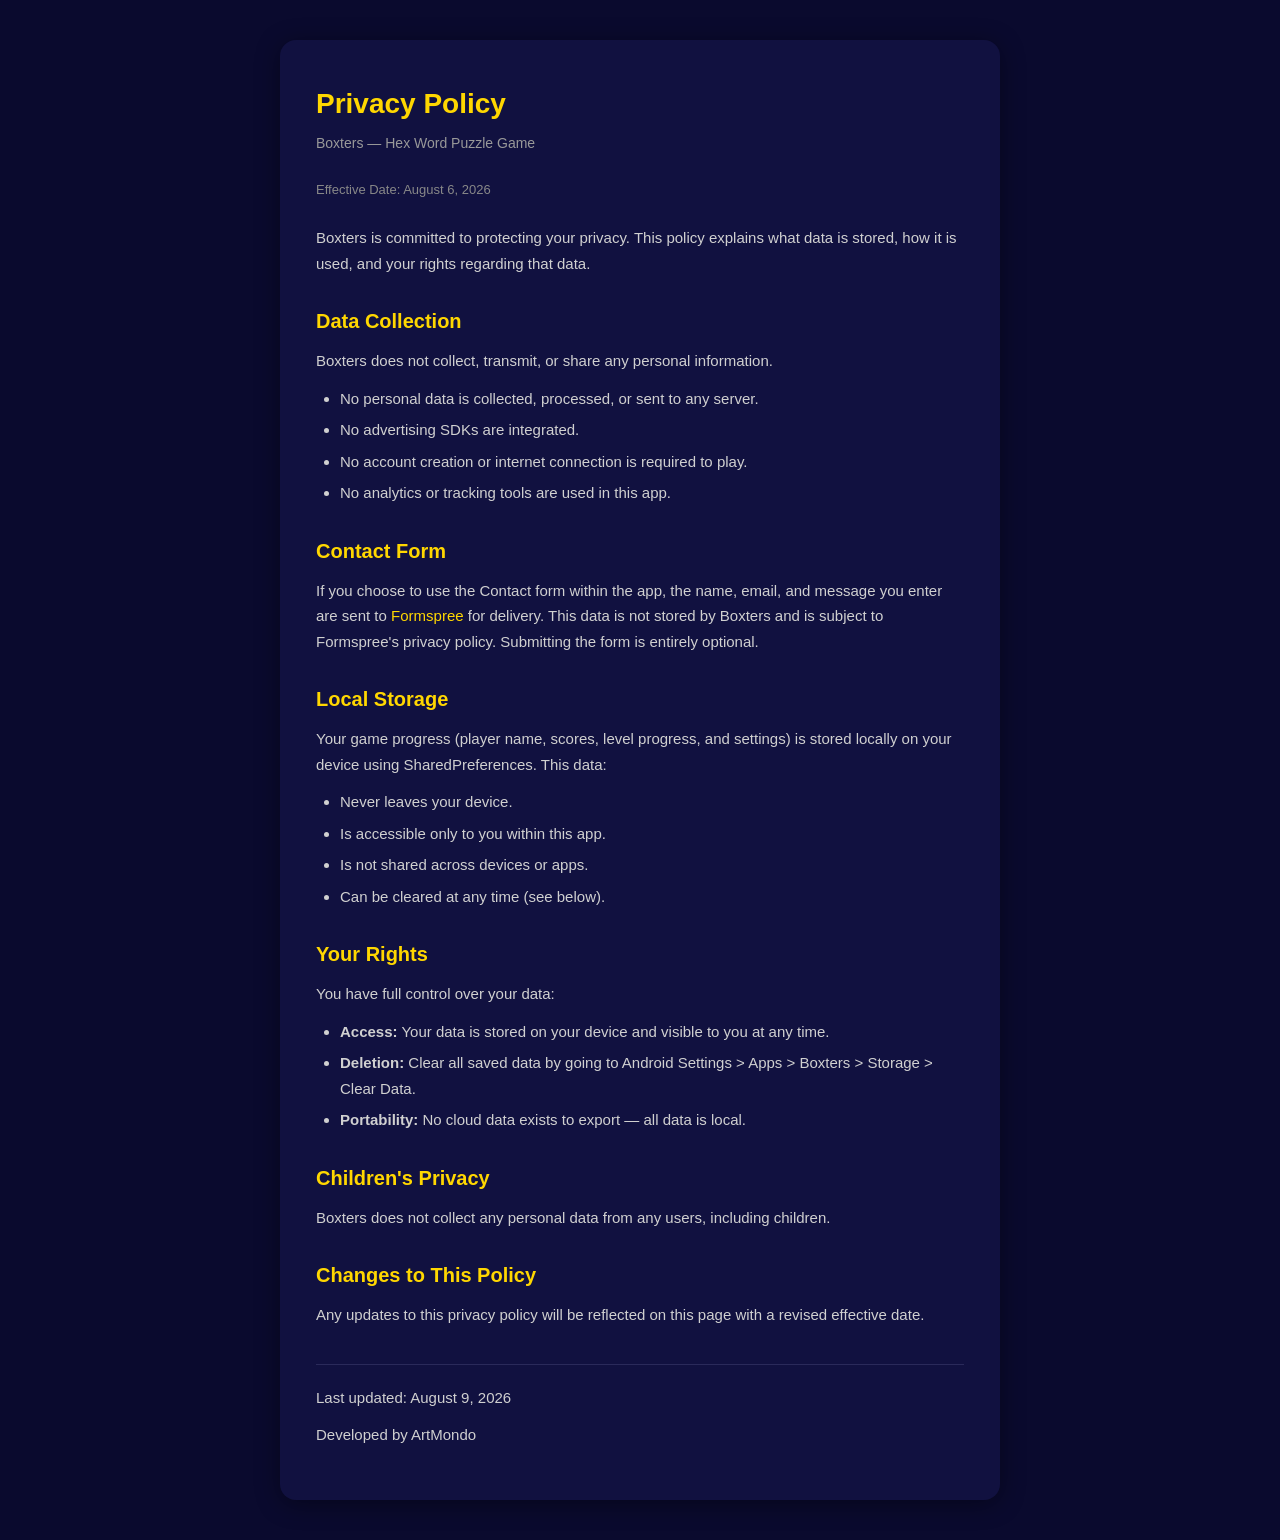
==== privacy.html @ 9e04bac7 "added privacy policy" ====
<!DOCTYPE html>
<html lang="en">
<head>
    <meta charset="UTF-8">
    <meta name="viewport" content="width=device-width, initial-scale=1.0">
    <title>Boxters — Privacy Policy</title>
    <style>
        * { margin: 0; padding: 0; box-sizing: border-box; }
        body {
            font-family: -apple-system, BlinkMacSystemFont, 'Segoe UI', Roboto, 'Helvetica Neue', Arial, sans-serif;
            background: #0a0a2e;
            color: #e0e0e0;
            line-height: 1.7;
            padding: 40px 20px;
        }
        .container {
            max-width: 720px;
            margin: 0 auto;
            background: #111140;
            border-radius: 16px;
            padding: 40px 36px;
            box-shadow: 0 4px 24px rgba(0,0,0,0.4);
        }
        h1 {
            font-size: 28px;
            color: #ffd700;
            margin-bottom: 4px;
        }
        .app-name {
            font-size: 14px;
            color: #999;
            margin-bottom: 24px;
        }
        .effective-date {
            font-size: 13px;
            color: #888;
            margin-bottom: 24px;
        }
        h2 {
            font-size: 20px;
            color: #ffd700;
            margin-top: 28px;
            margin-bottom: 10px;
        }
        p {
            font-size: 15px;
            margin-bottom: 12px;
            color: #d0d0d0;
        }
        ul {
            margin: 8px 0 16px 24px;
        }
        li {
            font-size: 15px;
            color: #d0d0d0;
            margin-bottom: 6px;
        }
        a {
            color: #ffd700;
            text-decoration: none;
        }
        a:hover {
            text-decoration: underline;
        }
        .footer {
            margin-top: 36px;
            padding-top: 20px;
            border-top: 1px solid #2a2a5a;
            font-size: 13px;
            color: #666;
        }
        @media (max-width: 480px) {
            .container { padding: 24px 20px; }
            h1 { font-size: 24px; }
            h2 { font-size: 18px; }
        }
    </style>
</head>
<body>
    <div class="container">
        <h1>Privacy Policy</h1>
        <p class="app-name">Boxters — Hex Word Puzzle Game</p>
        <p class="effective-date">Effective Date: August 6, 2026</p>

        <p>Boxters is committed to protecting your privacy. This policy explains what data is stored, how it is used, and your rights regarding that data.</p>

        <h2>Data Collection</h2>
        <p>Boxters does not collect, transmit, or share any personal information.</p>
        <ul>
            <li>No personal data is collected, processed, or sent to any server.</li>
            <li>No advertising SDKs are integrated.</li>
            <li>No account creation or internet connection is required to play.</li>
            <li>No analytics or tracking tools are used in this app.</li>
        </ul>

        <h2>Contact Form</h2>
        <p>If you choose to use the Contact form within the app, the name, email, and message you enter are sent to <a href="https://formspree.io" target="_blank" rel="noopener">Formspree</a> for delivery. This data is not stored by Boxters and is subject to Formspree's privacy policy. Submitting the form is entirely optional.</p>

        <h2>Local Storage</h2>
        <p>Your game progress (player name, scores, level progress, and settings) is stored locally on your device using SharedPreferences. This data:</p>
        <ul>
            <li>Never leaves your device.</li>
            <li>Is accessible only to you within this app.</li>
            <li>Is not shared across devices or apps.</li>
            <li>Can be cleared at any time (see below).</li>
        </ul>

        <h2>Your Rights</h2>
        <p>You have full control over your data:</p>
        <ul>
            <li><strong>Access:</strong> Your data is stored on your device and visible to you at any time.</li>
            <li><strong>Deletion:</strong> Clear all saved data by going to Android Settings &gt; Apps &gt; Boxters &gt; Storage &gt; Clear Data.</li>
            <li><strong>Portability:</strong> No cloud data exists to export &mdash; all data is local.</li>
        </ul>

        <h2>Children's Privacy</h2>
        <p>Boxters does not collect any personal data from any users, including children.</p>

        <h2>Changes to This Policy</h2>
        <p>Any updates to this privacy policy will be reflected on this page with a revised effective date.</p>

        <div class="footer">
            <p>Last updated: August 9, 2026</p>
            <p>Developed by ArtMondo</p>
        </div>
    </div>
</body>
</html>
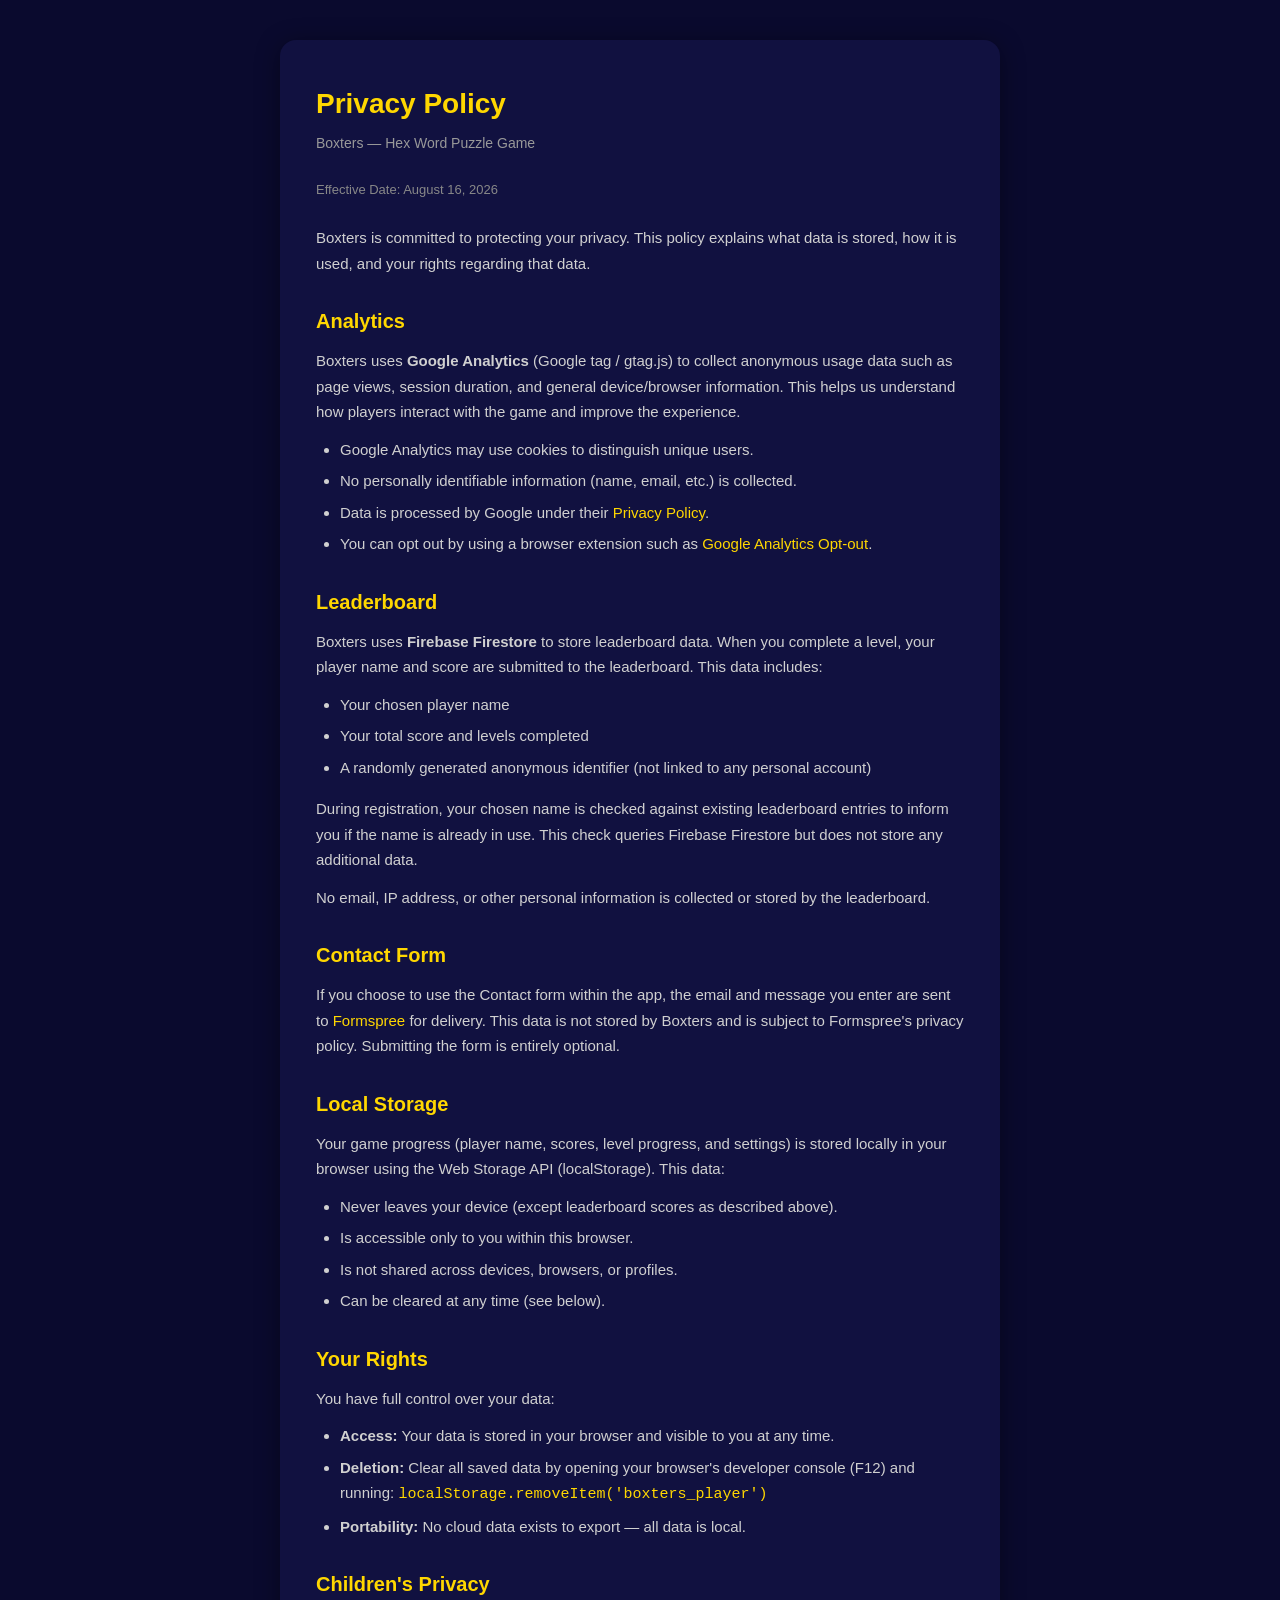
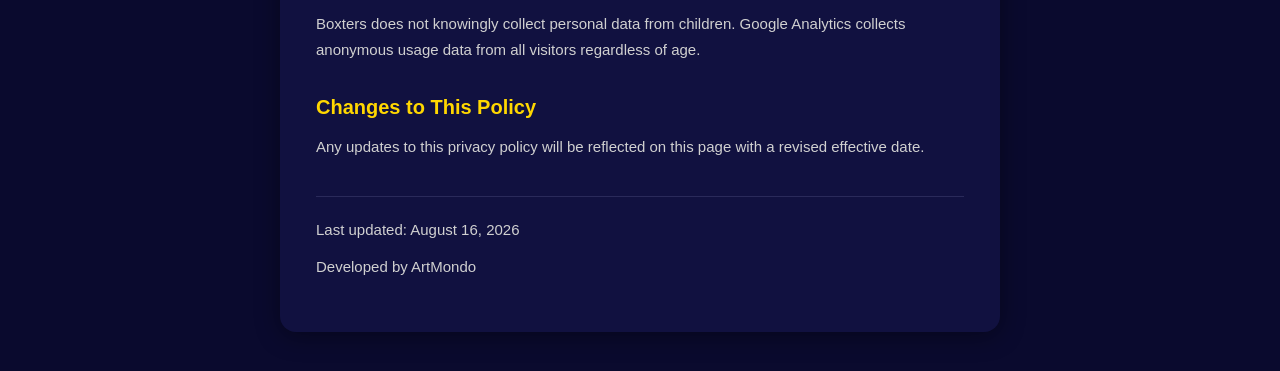
==== commit 62ac6ace: "Update privacy policy with Firebase name check and leaderboard disclosures Co-Authored-By: Claude Op" ====
--- a/privacy.html
+++ b/privacy.html
@@ -80,47 +80,57 @@
     <div class="container">
         <h1>Privacy Policy</h1>
         <p class="app-name">Boxters — Hex Word Puzzle Game</p>
-        <p class="effective-date">Effective Date: August 6, 2026</p>
+        <p class="effective-date">Effective Date: August 16, 2026</p>
 
         <p>Boxters is committed to protecting your privacy. This policy explains what data is stored, how it is used, and your rights regarding that data.</p>
 
-        <h2>Data Collection</h2>
-        <p>Boxters does not collect, transmit, or share any personal information.</p>
+        <h2>Analytics</h2>
+        <p>Boxters uses <strong>Google Analytics</strong> (Google tag / gtag.js) to collect anonymous usage data such as page views, session duration, and general device/browser information. This helps us understand how players interact with the game and improve the experience.</p>
         <ul>
-            <li>No personal data is collected, processed, or sent to any server.</li>
-            <li>No advertising SDKs are integrated.</li>
-            <li>No account creation or internet connection is required to play.</li>
-            <li>No analytics or tracking tools are used in this app.</li>
+            <li>Google Analytics may use cookies to distinguish unique users.</li>
+            <li>No personally identifiable information (name, email, etc.) is collected.</li>
+            <li>Data is processed by Google under their <a href="https://policies.google.com/privacy" target="_blank" rel="noopener">Privacy Policy</a>.</li>
+            <li>You can opt out by using a browser extension such as <a href="https://tools.google.com/dlpage/gaoptout" target="_blank" rel="noopener">Google Analytics Opt-out</a>.</li>
         </ul>
 
+        <h2>Leaderboard</h2>
+        <p>Boxters uses <strong>Firebase Firestore</strong> to store leaderboard data. When you complete a level, your player name and score are submitted to the leaderboard. This data includes:</p>
+        <ul>
+            <li>Your chosen player name</li>
+            <li>Your total score and levels completed</li>
+            <li>A randomly generated anonymous identifier (not linked to any personal account)</li>
+        </ul>
+        <p>During registration, your chosen name is checked against existing leaderboard entries to inform you if the name is already in use. This check queries Firebase Firestore but does not store any additional data.</p>
+        <p>No email, IP address, or other personal information is collected or stored by the leaderboard.</p>
+
         <h2>Contact Form</h2>
-        <p>If you choose to use the Contact form within the app, the name, email, and message you enter are sent to <a href="https://formspree.io" target="_blank" rel="noopener">Formspree</a> for delivery. This data is not stored by Boxters and is subject to Formspree's privacy policy. Submitting the form is entirely optional.</p>
+        <p>If you choose to use the Contact form within the app, the email and message you enter are sent to <a href="https://formspree.io" target="_blank" rel="noopener">Formspree</a> for delivery. This data is not stored by Boxters and is subject to Formspree's privacy policy. Submitting the form is entirely optional.</p>
 
         <h2>Local Storage</h2>
-        <p>Your game progress (player name, scores, level progress, and settings) is stored locally on your device using SharedPreferences. This data:</p>
+        <p>Your game progress (player name, scores, level progress, and settings) is stored locally in your browser using the Web Storage API (localStorage). This data:</p>
         <ul>
-            <li>Never leaves your device.</li>
-            <li>Is accessible only to you within this app.</li>
-            <li>Is not shared across devices or apps.</li>
+            <li>Never leaves your device (except leaderboard scores as described above).</li>
+            <li>Is accessible only to you within this browser.</li>
+            <li>Is not shared across devices, browsers, or profiles.</li>
             <li>Can be cleared at any time (see below).</li>
         </ul>
 
         <h2>Your Rights</h2>
         <p>You have full control over your data:</p>
         <ul>
-            <li><strong>Access:</strong> Your data is stored on your device and visible to you at any time.</li>
-            <li><strong>Deletion:</strong> Clear all saved data by going to Android Settings &gt; Apps &gt; Boxters &gt; Storage &gt; Clear Data.</li>
+            <li><strong>Access:</strong> Your data is stored in your browser and visible to you at any time.</li>
+            <li><strong>Deletion:</strong> Clear all saved data by opening your browser's developer console (F12) and running: <code style="color:#ffd700;">localStorage.removeItem('boxters_player')</code></li>
             <li><strong>Portability:</strong> No cloud data exists to export &mdash; all data is local.</li>
         </ul>
 
         <h2>Children's Privacy</h2>
-        <p>Boxters does not collect any personal data from any users, including children.</p>
+        <p>Boxters does not knowingly collect personal data from children. Google Analytics collects anonymous usage data from all visitors regardless of age.</p>
 
         <h2>Changes to This Policy</h2>
         <p>Any updates to this privacy policy will be reflected on this page with a revised effective date.</p>
 
         <div class="footer">
-            <p>Last updated: August 9, 2026</p>
+            <p>Last updated: August 16, 2026</p>
             <p>Developed by ArtMondo</p>
         </div>
     </div>
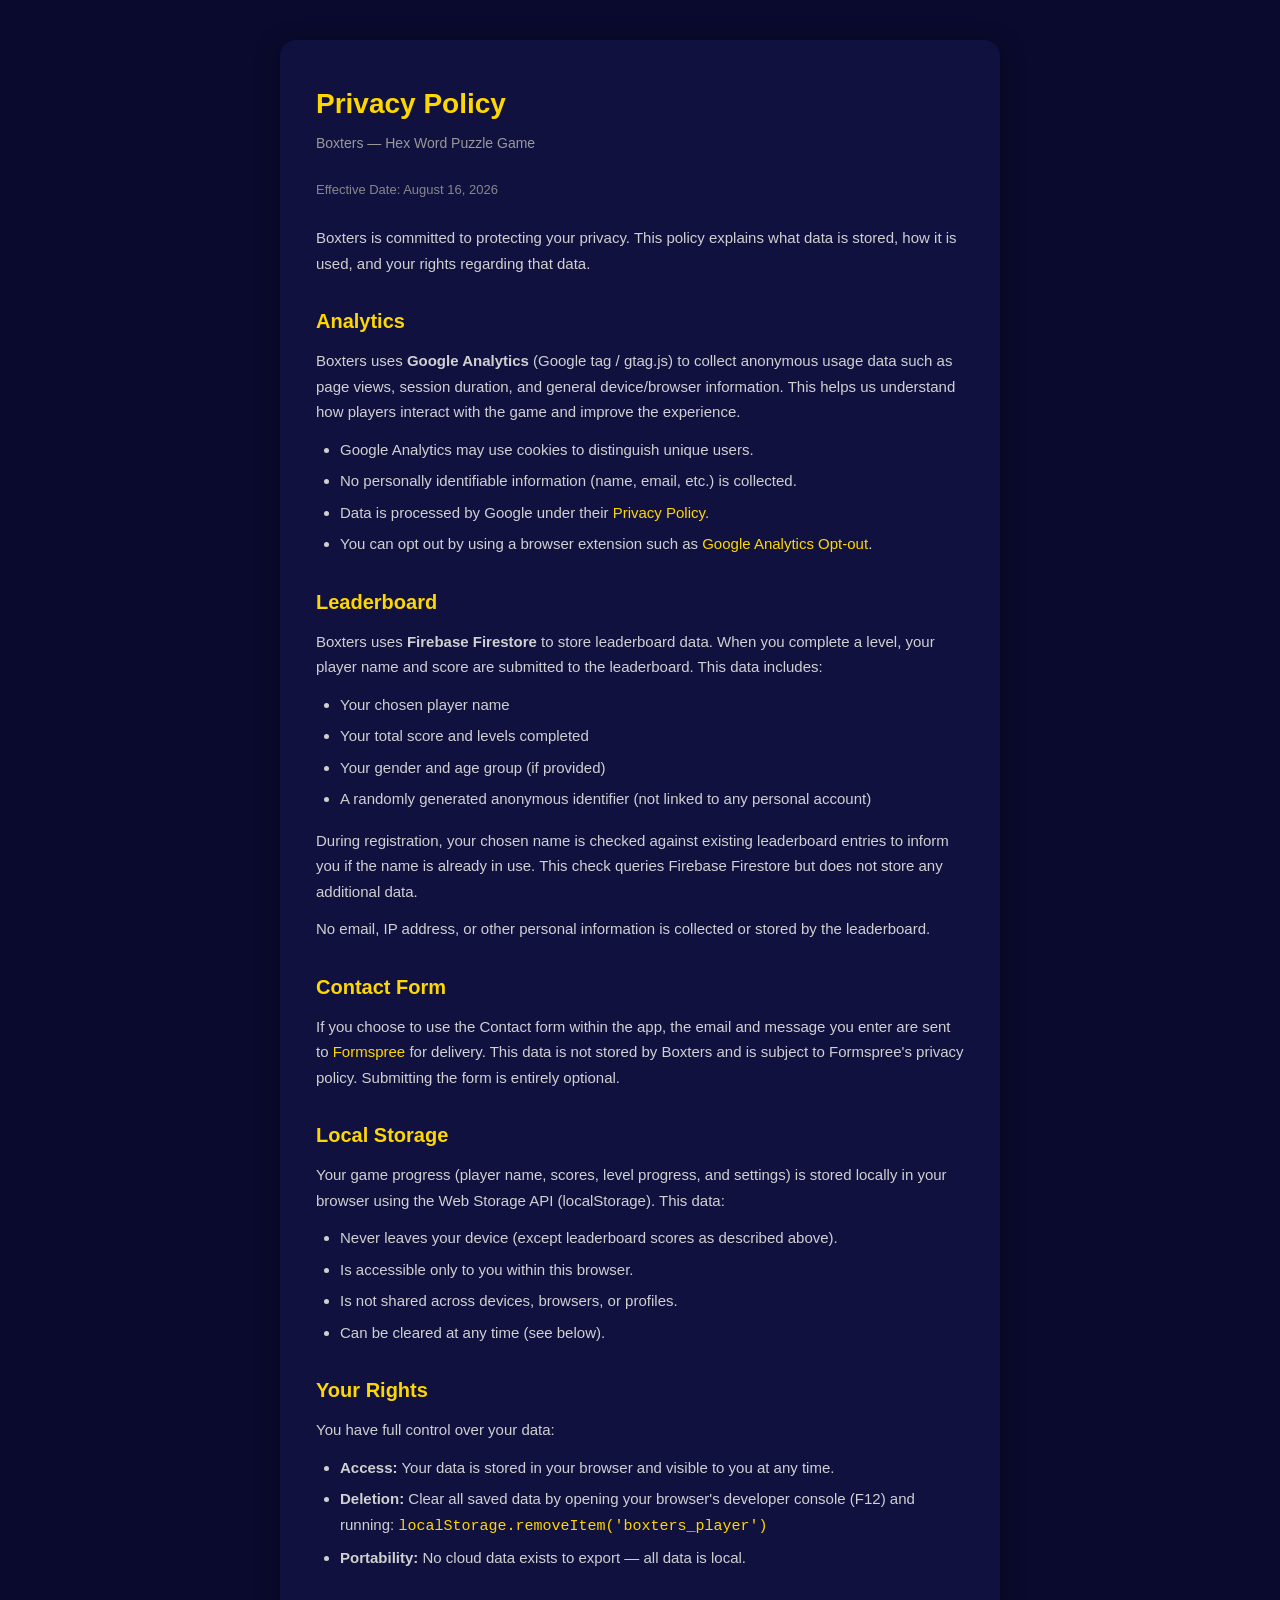
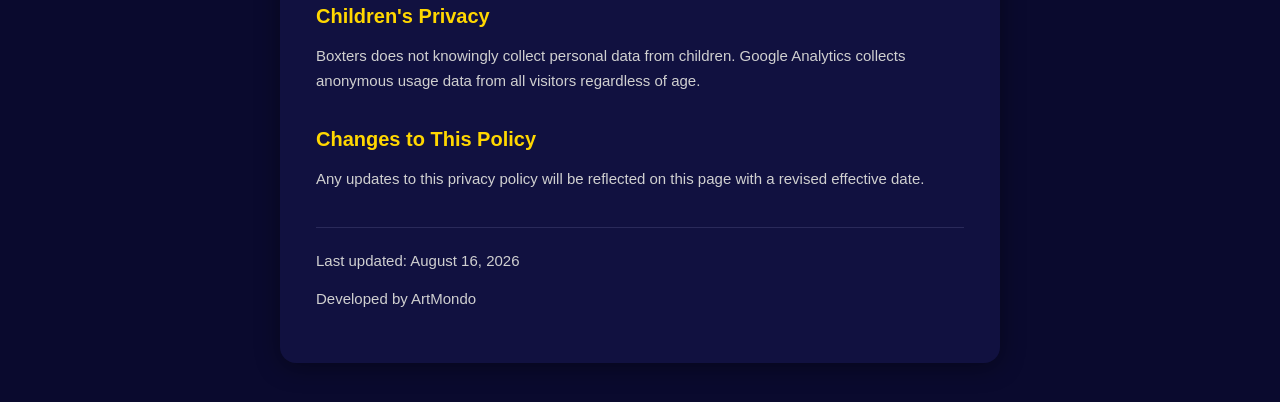
==== commit 3661594c: "Add settings dialog with username change, theme toggle, gender, and age group Co-Authored-By: Claude" ====
--- a/privacy.html
+++ b/privacy.html
@@ -98,6 +98,7 @@
         <ul>
             <li>Your chosen player name</li>
             <li>Your total score and levels completed</li>
+            <li>Your gender and age group (if provided)</li>
             <li>A randomly generated anonymous identifier (not linked to any personal account)</li>
         </ul>
         <p>During registration, your chosen name is checked against existing leaderboard entries to inform you if the name is already in use. This check queries Firebase Firestore but does not store any additional data.</p>
